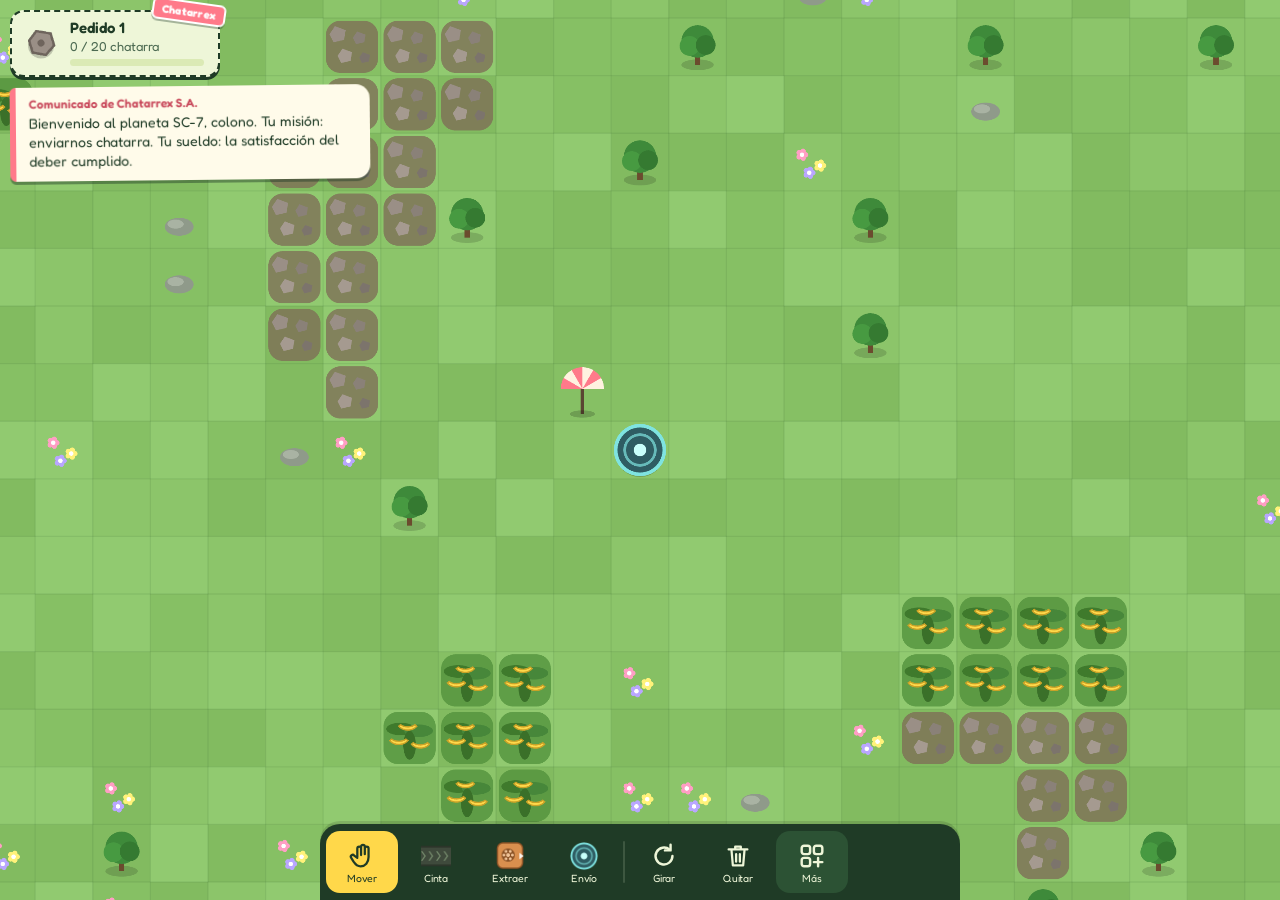
==== index.html @ a1fdf562 "Primer prototipo jugable de Scrap Factory Factory-builder cozy para móvil y ordenador con PixiJS y g" ====
<!doctype html>
<html lang="es">
<head>
  <meta charset="utf-8">
  <meta name="viewport" content="width=device-width, initial-scale=1, maximum-scale=1, user-scalable=no, viewport-fit=cover">
  <meta name="theme-color" content="#1f3b26">
  <title>Scrap Factory</title>
  <link rel="preconnect" href="https://fonts.googleapis.com">
  <link rel="preconnect" href="https://fonts.gstatic.com" crossorigin>
  <link href="https://fonts.googleapis.com/css2?family=Fredoka:wght@400;500;600;700&display=swap" rel="stylesheet">
  <link rel="stylesheet" href="styles.css">
</head>
<body>
  <div id="game" aria-label="Planeta SC-7"></div>

  <header class="hud">
    <section class="order" id="order" aria-live="polite">
      <div class="order-stamp" aria-hidden="true">Chatarrex</div>
      <img class="order-icon" id="orderIcon" alt="">
      <div class="order-text">
        <div class="order-title" id="orderTitle">Pedido 1</div>
        <div class="order-count" id="orderCount">0 / 20 chatarra</div>
        <div class="order-bar"><div class="order-fill" id="orderFill"></div></div>
      </div>
    </section>
  </header>

  <div class="memo" id="memo" role="status" hidden>
    <div class="memo-from">Comunicado de Chatarrex S.A.</div>
    <p class="memo-text" id="memoText"></p>
  </div>

  <div class="hint" id="hint" role="alert" hidden></div>

  <section class="inspect" id="inspect" hidden>
    <img class="inspect-icon" id="inspectIcon" alt="">
    <div class="inspect-body">
      <div class="inspect-name" id="inspectName"></div>
      <div class="inspect-info" id="inspectInfo"></div>
    </div>
    <button class="chip" id="inspectRotate">Girar</button>
    <button class="chip chip-danger" id="inspectRemove">Quitar</button>
    <button class="close" id="inspectClose" aria-label="Cerrar">×</button>
  </section>

  <nav class="bar" id="bar" aria-label="Herramientas"></nav>

  <div class="scrim" id="scrim" hidden></div>
  <aside class="panel" id="panel" aria-label="Catálogo de construcción" aria-hidden="true">
    <div class="panel-head">
      <h2>Catálogo</h2>
      <button class="close" id="panelClose" aria-label="Cerrar catálogo">×</button>
    </div>
    <div class="panel-list" id="panelList"></div>
    <div class="panel-foot">
      <button class="chip chip-danger" id="resetBtn">Empezar partida nueva</button>
      <p class="panel-note">La partida se guarda sola en este navegador.</p>
    </div>
  </aside>

  <script type="module" src="src/main.js"></script>
</body>
</html>
---- styles.css ----
:root {
  --forest: #1f3b26;
  --forest-2: #2c5234;
  --moss: #8cc56a;
  --lichen: #eef6d8;
  --lichen-2: #dbeab5;
  --banana: #ffd84a;
  --umbrella: #ff7a8a;
  --teal: #7fe3e0;
  --ink-soft: #4d6b52;
  --safe-b: env(safe-area-inset-bottom, 0px);
  --safe-t: env(safe-area-inset-top, 0px);
  font-family: 'Fredoka', ui-rounded, system-ui, sans-serif;
  color: var(--forest);
}

* { box-sizing: border-box; }
[hidden] { display: none !important; }

html, body {
  margin: 0;
  height: 100%;
  overflow: hidden;
  background: var(--moss);
  overscroll-behavior: none;
  -webkit-user-select: none;
  user-select: none;
  -webkit-tap-highlight-color: transparent;
}

#game, #game canvas {
  position: fixed;
  inset: 0;
  touch-action: none;
  display: block;
}

button {
  font: inherit;
  color: inherit;
  border: 0;
  background: none;
  cursor: pointer;
}
button:focus-visible { outline: 3px solid var(--banana); outline-offset: 2px; }

/* ---------- Pedido (etiqueta de envío) ---------- */
.hud {
  position: fixed;
  top: calc(10px + var(--safe-t));
  left: 10px;
  right: 10px;
  display: flex;
  pointer-events: none;
}
.order {
  pointer-events: auto;
  position: relative;
  display: flex;
  align-items: center;
  gap: 10px;
  padding: 8px 14px 9px 10px;
  background: var(--lichen);
  border: 2px dashed var(--forest);
  border-radius: 14px;
  box-shadow: 0 3px 0 var(--forest);
  min-width: 210px;
  max-width: 300px;
}
.order-stamp {
  position: absolute;
  top: -11px;
  right: -8px;
  transform: rotate(8deg);
  background: var(--umbrella);
  color: #fff;
  font-weight: 700;
  font-size: 11px;
  letter-spacing: 0.02em;
  padding: 2px 8px;
  border-radius: 6px;
  border: 2px solid #fff;
  box-shadow: 0 2px 0 rgba(31, 59, 38, 0.35);
}
.order-icon { width: 38px; height: 38px; image-rendering: auto; }
.order-text { flex: 1; min-width: 0; }
.order-title { font-weight: 600; font-size: 15px; line-height: 1.1; }
.order-count { font-size: 13px; color: var(--ink-soft); margin-top: 1px; }
.order-bar {
  height: 7px;
  margin-top: 5px;
  background: var(--lichen-2);
  border-radius: 99px;
  overflow: hidden;
}
.order-fill {
  height: 100%;
  width: 0;
  background: var(--forest-2);
  border-radius: 99px;
  transition: width 0.25s ease-out;
}
.order.done { animation: bump 0.6s ease-out; }
@keyframes bump {
  30% { transform: scale(1.06) rotate(-1deg); }
  100% { transform: none; }
}

/* ---------- Comunicado de la corporación ---------- */
.memo {
  position: fixed;
  top: calc(86px + var(--safe-t));
  left: 10px;
  max-width: min(360px, calc(100vw - 20px));
  background: #fffbea;
  border-left: 6px solid var(--umbrella);
  border-radius: 6px 14px 14px 6px;
  padding: 9px 13px 10px;
  box-shadow: 0 3px 0 rgba(31, 59, 38, 0.45);
  transform: rotate(-0.6deg);
  cursor: pointer;
  animation: drop 0.25s ease-out;
}
.memo-from { font-size: 12px; font-weight: 600; color: #c94a5c; }
.memo-text { margin: 3px 0 0; font-size: 14px; line-height: 1.35; }
@keyframes drop { from { transform: translateY(-8px) rotate(-0.6deg); opacity: 0; } }

/* ---------- Aviso corto (motivo de no poder colocar) ---------- */
.hint {
  position: fixed;
  left: 50%;
  bottom: calc(88px + var(--safe-b));
  transform: translateX(-50%);
  background: var(--forest);
  color: var(--lichen);
  font-size: 14px;
  padding: 7px 14px;
  border-radius: 99px;
  white-space: nowrap;
  pointer-events: none;
}

/* ---------- Ficha del edificio tocado ---------- */
.inspect {
  position: fixed;
  left: 10px;
  right: 10px;
  bottom: calc(84px + var(--safe-b));
  margin: 0 auto;
  max-width: 460px;
  display: flex;
  align-items: center;
  gap: 8px;
  padding: 8px 8px 8px 10px;
  background: var(--lichen);
  border: 2px solid var(--forest);
  border-radius: 16px;
  box-shadow: 0 3px 0 var(--forest);
}
.inspect-icon { width: 40px; height: 40px; }
.inspect-body { flex: 1; min-width: 0; }
.inspect-name { font-weight: 600; font-size: 15px; }
.inspect-info { font-size: 13px; line-height: 1.25; color: var(--ink-soft); }

.chip {
  background: var(--forest);
  color: var(--lichen);
  font-weight: 500;
  font-size: 14px;
  padding: 9px 13px;
  border-radius: 12px;
  min-height: 40px;
}
.chip:active { transform: translateY(1px); }
.chip-danger { background: #b8495a; color: #fff; }
.close {
  width: 36px;
  height: 36px;
  border-radius: 10px;
  font-size: 24px;
  line-height: 1;
  color: var(--forest);
}

/* ---------- Barra rápida ---------- */
.bar {
  position: fixed;
  left: 0;
  right: 0;
  bottom: 0;
  margin: 0 auto;
  max-width: 640px;
  display: flex;
  gap: 2px;
  padding: 7px 6px calc(7px + var(--safe-b));
  background: var(--forest);
  border-radius: 20px 20px 0 0;
  box-shadow: 0 -3px 0 rgba(0, 0, 0, 0.12);
}
.tool {
  flex: 1 1 0;
  min-width: 0;
  max-width: 72px;
  height: 62px;
  border-radius: 14px;
  display: flex;
  flex-direction: column;
  align-items: center;
  justify-content: center;
  gap: 2px;
  color: var(--lichen);
  transition: background 0.12s;
}
.tool img, .tool svg { width: 30px; height: 30px; display: block; }
.tool span {
  font-size: 10.5px;
  letter-spacing: -0.01em;
  line-height: 1;
  white-space: nowrap;
  overflow: hidden;
  text-overflow: ellipsis;
  max-width: 100%;
}
.tool[aria-pressed='true'] {
  background: var(--banana);
  color: var(--forest);
}
.tool.more { background: var(--forest-2); }
.tool:active { transform: translateY(1px); }
.sep { width: 2px; margin: 10px 1px; background: rgba(238, 246, 216, 0.15); border-radius: 2px; flex: none; }

/* ---------- Catálogo lateral ---------- */
.scrim {
  position: fixed;
  inset: 0;
  background: rgba(31, 59, 38, 0.28);
}
.panel {
  position: fixed;
  top: 0;
  right: 0;
  bottom: 0;
  width: min(340px, 88vw);
  background: var(--lichen);
  border-left: 3px solid var(--forest);
  display: flex;
  flex-direction: column;
  transform: translateX(105%);
  transition: transform 0.2s ease-out;
  padding-top: var(--safe-t);
}
.panel.open { transform: none; }
.panel-head {
  display: flex;
  align-items: center;
  justify-content: space-between;
  padding: 12px 10px 4px 16px;
}
.panel-head h2 { margin: 0; font-size: 22px; font-weight: 600; }
.panel-list { flex: 1; overflow-y: auto; padding: 0 10px 10px; }
.cat { margin: 14px 6px 6px; font-size: 14px; font-weight: 600; color: var(--ink-soft); }
.entry {
  width: 100%;
  display: flex;
  align-items: center;
  gap: 12px;
  text-align: left;
  padding: 9px 10px;
  border-radius: 14px;
  background: #fff;
  margin-bottom: 6px;
  box-shadow: 0 2px 0 var(--lichen-2);
}
.entry img { width: 44px; height: 44px; flex: none; }
.entry b { display: block; font-weight: 600; font-size: 16px; }
.entry small { display: block; font-size: 13px; color: var(--ink-soft); line-height: 1.3; }
.entry.locked { opacity: 0.55; }
.entry.locked img { filter: grayscale(1); }
.panel-foot { padding: 12px 16px calc(14px + var(--safe-b)); border-top: 2px dashed var(--lichen-2); }
.panel-note { font-size: 12px; color: var(--ink-soft); margin: 8px 0 0; }

@media (prefers-reduced-motion: reduce) {
  .panel, .order-fill { transition: none; }
  .memo, .order.done { animation: none; }
}
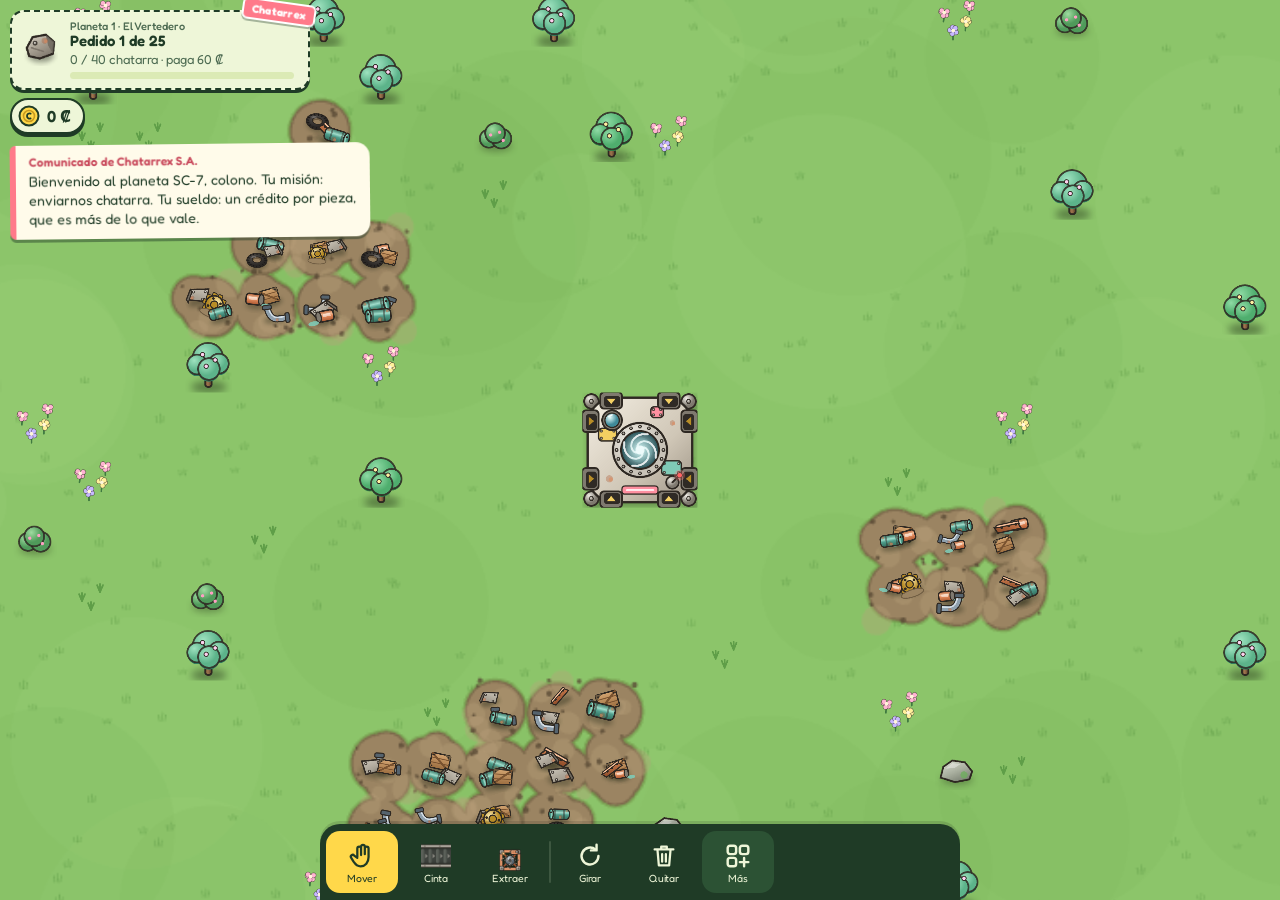
==== commit b6578a2f: "Nave fija, dinero y tienda, y cadena larga de la chatarra - La nave (2×2, fija, 8 bocas) sustituye a" ====
--- a/index.html
+++ b/index.html
@@ -18,11 +18,17 @@
       <div class="order-stamp" aria-hidden="true">Chatarrex</div>
       <img class="order-icon" id="orderIcon" alt="">
       <div class="order-text">
+        <div class="order-planet" id="orderPlanet">Planeta 1</div>
         <div class="order-title" id="orderTitle">Pedido 1</div>
         <div class="order-count" id="orderCount">0 / 20 chatarra</div>
         <div class="order-bar"><div class="order-fill" id="orderFill"></div></div>
+        <button class="launch" id="launchBtn" hidden>Despegar al planeta 2</button>
       </div>
     </section>
+    <button class="wallet" id="wallet" title="Créditos Chatarrex · abrir catálogo">
+      <svg viewBox="0 0 24 24" aria-hidden="true"><circle cx="12" cy="12" r="9.5" fill="#ffd84a" stroke="#1f3b26" stroke-width="2"/><circle cx="12" cy="12" r="5.5" fill="none" stroke="#c99a1e" stroke-width="1.6"/><path d="M13.6 9.6a2.6 2.6 0 1 0 0 4.8" fill="none" stroke="#1f3b26" stroke-width="1.8" stroke-linecap="round"/></svg>
+      <span id="walletAmount">0 ₡</span>
+    </button>
   </header>
 
   <div class="memo" id="memo" role="status" hidden>
@@ -48,13 +54,13 @@
   <div class="scrim" id="scrim" hidden></div>
   <aside class="panel" id="panel" aria-label="Catálogo de construcción" aria-hidden="true">
     <div class="panel-head">
-      <h2>Catálogo</h2>
+      <h2>Catálogo <span class="panel-money" id="panelMoney"></span></h2>
       <button class="close" id="panelClose" aria-label="Cerrar catálogo">×</button>
     </div>
     <div class="panel-list" id="panelList"></div>
     <div class="panel-foot">
       <button class="chip chip-danger" id="resetBtn">Empezar partida nueva</button>
-      <p class="panel-note">La partida se guarda sola en este navegador.</p>
+      <p class="panel-note">Cobras por cada cosa enviada y, sobre todo, por cada pedido. Se guarda solo.</p>
     </div>
   </aside>
 
--- a/styles.css
+++ b/styles.css
@@ -4,7 +4,7 @@
   --moss: #8cc56a;
   --lichen: #eef6d8;
   --lichen-2: #dbeab5;
-  --banana: #ffd84a;
+  --sun: #ffd84a;
   --umbrella: #ff7a8a;
   --teal: #7fe3e0;
   --ink-soft: #4d6b52;
@@ -42,7 +42,7 @@
   background: none;
   cursor: pointer;
 }
-button:focus-visible { outline: 3px solid var(--banana); outline-offset: 2px; }
+button:focus-visible { outline: 3px solid var(--sun); outline-offset: 2px; }
 
 /* ---------- Pedido (etiqueta de envío) ---------- */
 .hud {
@@ -51,6 +51,7 @@
   left: 10px;
   right: 10px;
   display: flex;
+  flex-direction: column;
   pointer-events: none;
 }
 .order {
@@ -82,9 +83,25 @@
   border: 2px solid #fff;
   box-shadow: 0 2px 0 rgba(31, 59, 38, 0.35);
 }
-.order-icon { width: 38px; height: 38px; image-rendering: auto; }
+.order-icon { width: 38px; height: 38px; object-fit: contain; }
 .order-text { flex: 1; min-width: 0; }
+.order-planet { font-size: 11px; font-weight: 500; color: var(--ink-soft); line-height: 1.1; margin-bottom: 1px; }
 .order-title { font-weight: 600; font-size: 15px; line-height: 1.1; }
+.launch {
+  pointer-events: auto;
+  margin-top: 8px;
+  width: 100%;
+  background: var(--umbrella);
+  color: #fff;
+  font-weight: 600;
+  font-size: 15px;
+  padding: 10px 16px;
+  border-radius: 14px;
+  border: 2px solid var(--forest);
+  box-shadow: 0 3px 0 var(--forest);
+  animation: launchPulse 1.6s ease-in-out infinite;
+}
+@keyframes launchPulse { 50% { transform: translateY(-2px); } }
 .order-count { font-size: 13px; color: var(--ink-soft); margin-top: 1px; }
 .order-bar {
   height: 7px;
@@ -106,10 +123,31 @@
   100% { transform: none; }
 }
 
+/* ---------- Dinero ---------- */
+.wallet {
+  pointer-events: auto;
+  align-self: flex-start;
+  margin-top: 8px;
+  display: flex;
+  align-items: center;
+  gap: 6px;
+  padding: 4px 12px 4px 5px;
+  background: var(--lichen);
+  color: var(--forest);
+  font: inherit;
+  font-weight: 600;
+  font-size: 16px;
+  border: 2px solid var(--forest);
+  border-radius: 99px;
+  box-shadow: 0 3px 0 var(--forest);
+}
+.wallet svg { width: 24px; height: 24px; }
+.wallet.paid { animation: bump 0.5s ease-out; }
+
 /* ---------- Comunicado de la corporación ---------- */
 .memo {
   position: fixed;
-  top: calc(86px + var(--safe-t));
+  top: calc(140px + var(--safe-t));
   left: 10px;
   max-width: min(360px, calc(100vw - 20px));
   background: #fffbea;
@@ -157,7 +195,7 @@
   border-radius: 16px;
   box-shadow: 0 3px 0 var(--forest);
 }
-.inspect-icon { width: 40px; height: 40px; }
+.inspect-icon { width: 40px; height: 40px; object-fit: contain; }
 .inspect-body { flex: 1; min-width: 0; }
 .inspect-name { font-weight: 600; font-size: 15px; }
 .inspect-info { font-size: 13px; line-height: 1.25; color: var(--ink-soft); }
@@ -211,7 +249,7 @@
   color: var(--lichen);
   transition: background 0.12s;
 }
-.tool img, .tool svg { width: 30px; height: 30px; display: block; }
+.tool img, .tool svg { width: 30px; height: 30px; display: block; object-fit: contain; }
 .tool span {
   font-size: 10.5px;
   letter-spacing: -0.01em;
@@ -222,7 +260,7 @@
   max-width: 100%;
 }
 .tool[aria-pressed='true'] {
-  background: var(--banana);
+  background: var(--sun);
   color: var(--forest);
 }
 .tool.more { background: var(--forest-2); }
@@ -271,15 +309,39 @@
   margin-bottom: 6px;
   box-shadow: 0 2px 0 var(--lichen-2);
 }
-.entry img { width: 44px; height: 44px; flex: none; }
+.entry img { width: 44px; height: 44px; flex: none; object-fit: contain; }
 .entry b { display: block; font-weight: 600; font-size: 16px; }
 .entry small { display: block; font-size: 13px; color: var(--ink-soft); line-height: 1.3; }
-.entry.locked { opacity: 0.55; }
-.entry.locked img { filter: grayscale(1); }
+.entry small i { display: block; font-style: normal; font-weight: 500; color: var(--forest-2); margin-top: 2px; }
+.entry-main { flex: 1; min-width: 0; display: flex; align-items: center; gap: 12px; text-align: left; padding: 0; background: none; }
+.entry-side { display: flex; flex-direction: column; align-items: stretch; gap: 4px; flex: none; }
+.entry.locked .entry-main { opacity: 0.6; }
+.entry.locked img { filter: grayscale(0.85); }
+.entry.soon { opacity: 0.5; }
+.buy {
+  background: var(--sun);
+  color: var(--forest);
+  font: inherit;
+  font-weight: 600;
+  font-size: 13px;
+  line-height: 1.15;
+  padding: 6px 9px;
+  border-radius: 10px;
+  border: 2px solid var(--forest);
+  box-shadow: 0 2px 0 var(--forest);
+  white-space: nowrap;
+}
+.buy small { display: block; font-size: 11px; font-weight: 500; color: inherit; }
+.buy.up { background: var(--teal); }
+.buy:disabled { background: var(--lichen-2); color: var(--ink-soft); border-color: var(--ink-soft); box-shadow: none; }
+.buy:not(:disabled):active { transform: translateY(1px); box-shadow: 0 1px 0 var(--forest); }
+.max { font-size: 12px; font-weight: 600; color: var(--forest-2); text-align: center; }
+.panel-money { font-size: 15px; font-weight: 600; background: var(--sun); border: 2px solid var(--forest); border-radius: 99px; padding: 1px 9px; margin-left: 6px; vertical-align: 3px; }
 .panel-foot { padding: 12px 16px calc(14px + var(--safe-b)); border-top: 2px dashed var(--lichen-2); }
 .panel-note { font-size: 12px; color: var(--ink-soft); margin: 8px 0 0; }
 
 @media (prefers-reduced-motion: reduce) {
+  .launch { animation: none; }
   .panel, .order-fill { transition: none; }
   .memo, .order.done { animation: none; }
 }
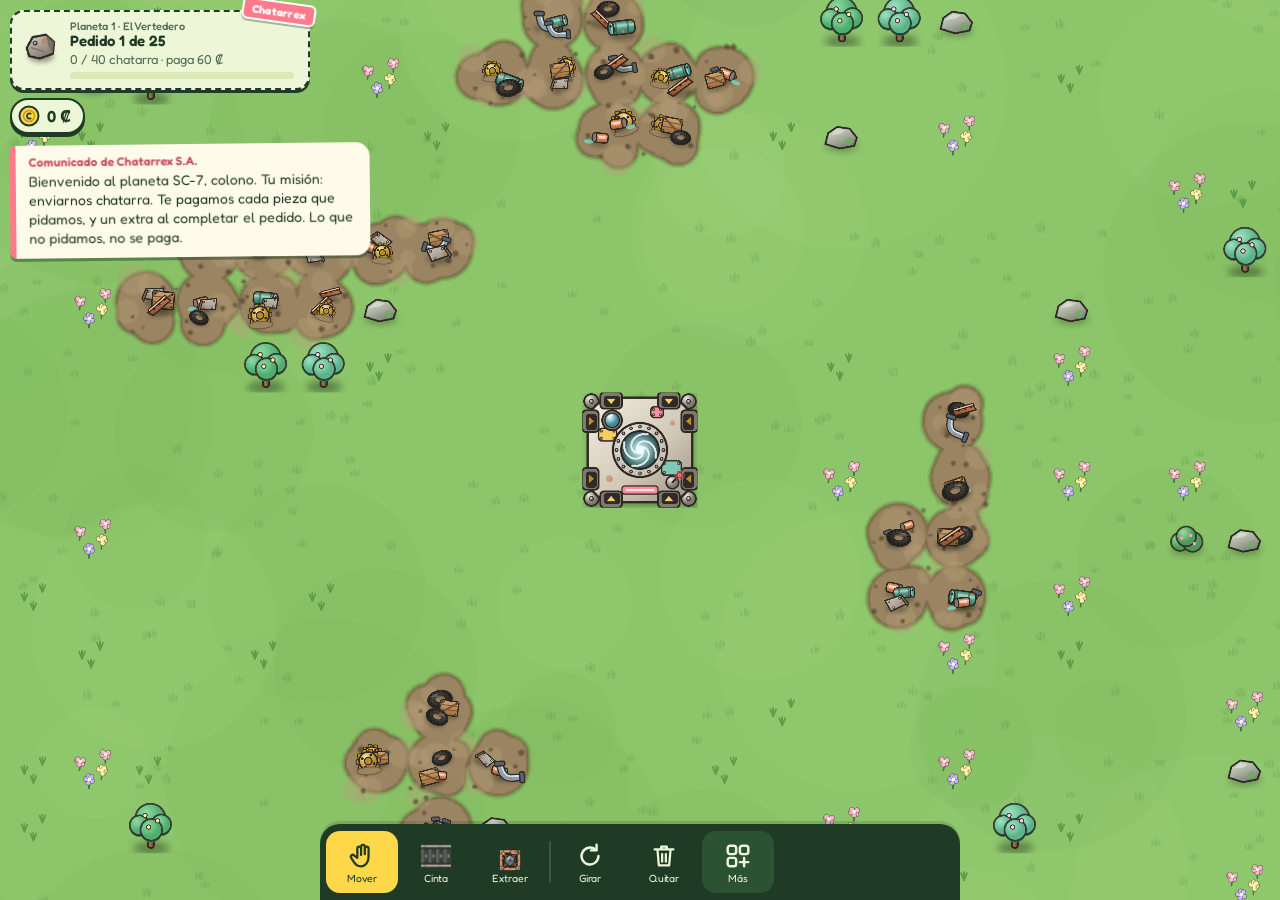
==== commit d72b7926: "Chatarrex solo paga lo que pide el pedido Lo que no está en el pedido entra en la nave pero no se pa" ====
--- a/index.html
+++ b/index.html
@@ -60,7 +60,7 @@
     <div class="panel-list" id="panelList"></div>
     <div class="panel-foot">
       <button class="chip chip-danger" id="resetBtn">Empezar partida nueva</button>
-      <p class="panel-note">Cobras por cada cosa enviada y, sobre todo, por cada pedido. Se guarda solo.</p>
+      <p class="panel-note">Chatarrex solo paga lo que pide el pedido: cada pieza y un extra al completarlo. Se guarda solo.</p>
     </div>
   </aside>
 
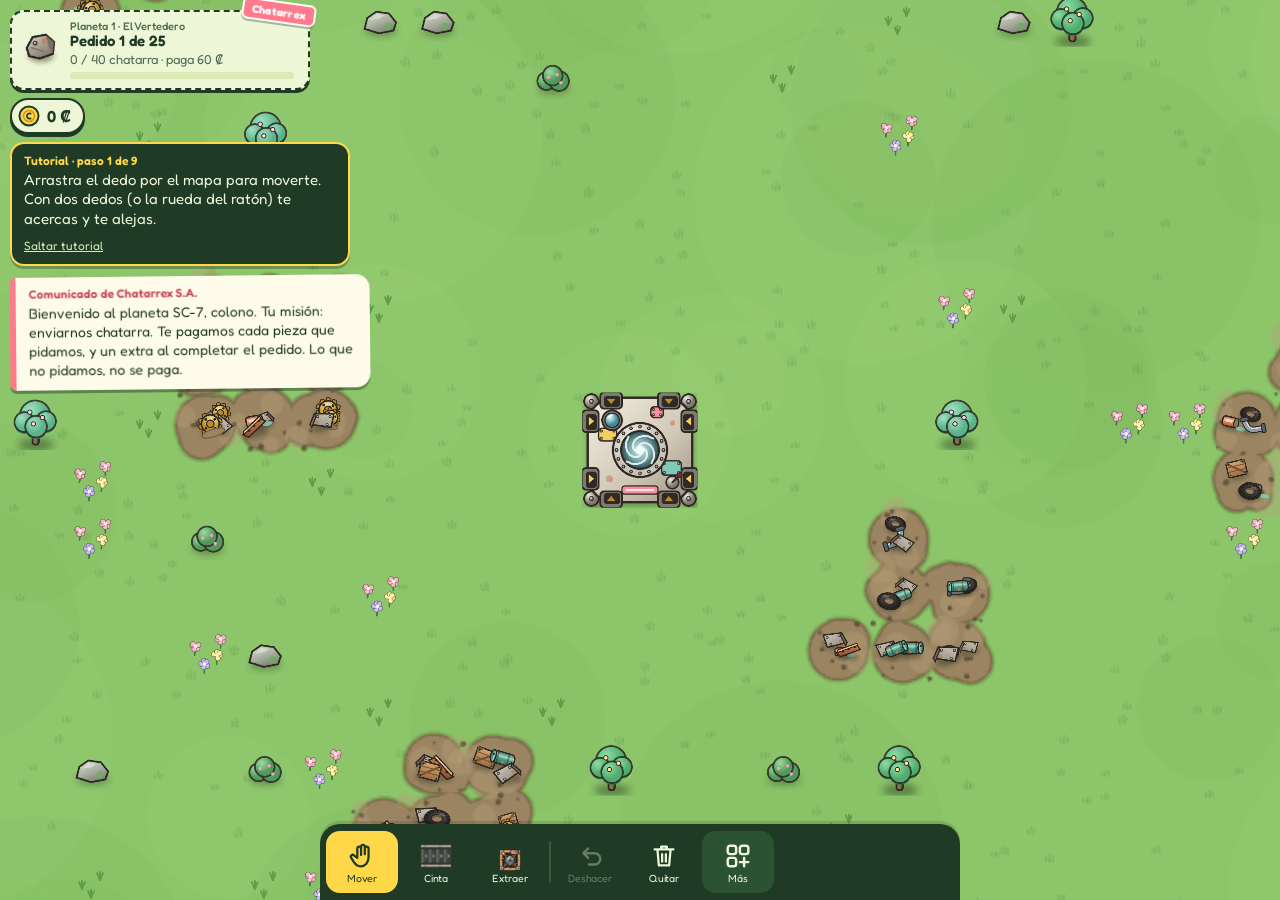
==== commit 28d313c0: "Deshacer, quitar por área y tutorial inicial - Botón Deshacer en la barra (en lugar de Girar, que ya" ====
--- a/index.html
+++ b/index.html
@@ -29,6 +29,11 @@
       <svg viewBox="0 0 24 24" aria-hidden="true"><circle cx="12" cy="12" r="9.5" fill="#ffd84a" stroke="#1f3b26" stroke-width="2"/><circle cx="12" cy="12" r="5.5" fill="none" stroke="#c99a1e" stroke-width="1.6"/><path d="M13.6 9.6a2.6 2.6 0 1 0 0 4.8" fill="none" stroke="#1f3b26" stroke-width="1.8" stroke-linecap="round"/></svg>
       <span id="walletAmount">0 ₡</span>
     </button>
+    <section class="tutorial" id="tutorial" hidden aria-live="polite">
+      <div class="tut-step" id="tutStep">Tutorial</div>
+      <p class="tut-text" id="tutText"></p>
+      <button class="tut-skip" id="tutSkip">Saltar tutorial</button>
+    </section>
   </header>
 
   <div class="memo" id="memo" role="status" hidden>
@@ -59,6 +64,7 @@
     </div>
     <div class="panel-list" id="panelList"></div>
     <div class="panel-foot">
+      <button class="chip" id="tutAgain">Repetir tutorial</button>
       <button class="chip chip-danger" id="resetBtn">Empezar partida nueva</button>
       <p class="panel-note">Chatarrex solo paga lo que pide el pedido: cada pieza y un extra al completarlo. Se guarda solo.</p>
     </div>
--- a/styles.css
+++ b/styles.css
@@ -118,6 +118,10 @@
   transition: width 0.25s ease-out;
 }
 .order.done { animation: bump 0.6s ease-out; }
+/* rescate: etiqueta de "aviso" en vez de envío normal */
+.order.rescue { background: #ffe9c7; border-color: #b8495a; }
+.order.rescue .order-stamp { background: var(--sun); color: var(--forest); }
+.order.rescue .order-fill { background: #b8495a; }
 @keyframes bump {
   30% { transform: scale(1.06) rotate(-1deg); }
   100% { transform: none; }
@@ -143,6 +147,28 @@
 }
 .wallet svg { width: 24px; height: 24px; }
 .wallet.paid { animation: bump 0.5s ease-out; }
+
+/* ---------- Tutorial ---------- */
+.tutorial {
+  pointer-events: auto;
+  align-self: flex-start;
+  margin-top: 8px;
+  max-width: min(340px, calc(100vw - 20px));
+  padding: 9px 12px 10px;
+  background: var(--forest);
+  color: var(--lichen);
+  border-radius: 14px;
+  border: 2px solid var(--sun);
+  box-shadow: 0 3px 0 rgba(0, 0, 0, 0.25);
+}
+.tutorial.tut-new { animation: bump 0.5s ease-out; }
+.tut-step { font-size: 12px; font-weight: 600; color: var(--sun); }
+.tut-text { margin: 2px 0 6px; font-size: 15px; line-height: 1.3; }
+.tut-skip { background: none; color: var(--lichen-2); font: inherit; font-size: 12px; text-decoration: underline; padding: 0; }
+/* lo que el tutorial señala */
+.tut { animation: tutPulse 1.1s ease-in-out infinite; }
+@keyframes tutPulse { 50% { box-shadow: 0 0 0 4px var(--sun); } }
+.tool:disabled { opacity: 0.35; }
 
 /* ---------- Comunicado de la corporación ---------- */
 .memo {
@@ -313,10 +339,16 @@
 .entry b { display: block; font-weight: 600; font-size: 16px; }
 .entry small { display: block; font-size: 13px; color: var(--ink-soft); line-height: 1.3; }
 .entry small i { display: block; font-style: normal; font-weight: 500; color: var(--forest-2); margin-top: 2px; }
+.flow { display: flex; align-items: center; flex-wrap: wrap; gap: 2px; margin: 3px 0 2px; }
+.flow .fi { position: relative; display: inline-flex; width: 30px; height: 30px; background: var(--lichen); border-radius: 8px; align-items: center; justify-content: center; }
+.flow .fi img { width: 28px; height: 28px; }
+.flow .fi em { position: absolute; left: -3px; top: -4px; font-style: normal; font-size: 11px; font-weight: 700; background: var(--forest); color: var(--lichen); border-radius: 99px; min-width: 16px; height: 16px; line-height: 16px; text-align: center; padding: 0 3px; }
+.flow .fop { font-style: normal; font-weight: 700; color: var(--ink-soft); font-size: 14px; padding: 0 2px; }
 .entry-main { flex: 1; min-width: 0; display: flex; align-items: center; gap: 12px; text-align: left; padding: 0; background: none; }
 .entry-side { display: flex; flex-direction: column; align-items: stretch; gap: 4px; flex: none; }
-.entry.locked .entry-main { opacity: 0.6; }
+.entry.locked .entry-main > img, .entry.locked b, .entry.locked small { opacity: 0.6; }
 .entry.locked img { filter: grayscale(0.85); }
+.entry.locked .flow img { filter: none; }
 .entry.soon { opacity: 0.5; }
 .buy {
   background: var(--sun);
@@ -337,11 +369,12 @@
 .buy:not(:disabled):active { transform: translateY(1px); box-shadow: 0 1px 0 var(--forest); }
 .max { font-size: 12px; font-weight: 600; color: var(--forest-2); text-align: center; }
 .panel-money { font-size: 15px; font-weight: 600; background: var(--sun); border: 2px solid var(--forest); border-radius: 99px; padding: 1px 9px; margin-left: 6px; vertical-align: 3px; }
+.panel-foot .chip { margin: 0 6px 6px 0; }
 .panel-foot { padding: 12px 16px calc(14px + var(--safe-b)); border-top: 2px dashed var(--lichen-2); }
 .panel-note { font-size: 12px; color: var(--ink-soft); margin: 8px 0 0; }
 
 @media (prefers-reduced-motion: reduce) {
-  .launch { animation: none; }
+  .launch, .tut, .tutorial.tut-new { animation: none; }
   .panel, .order-fill { transition: none; }
   .memo, .order.done { animation: none; }
 }
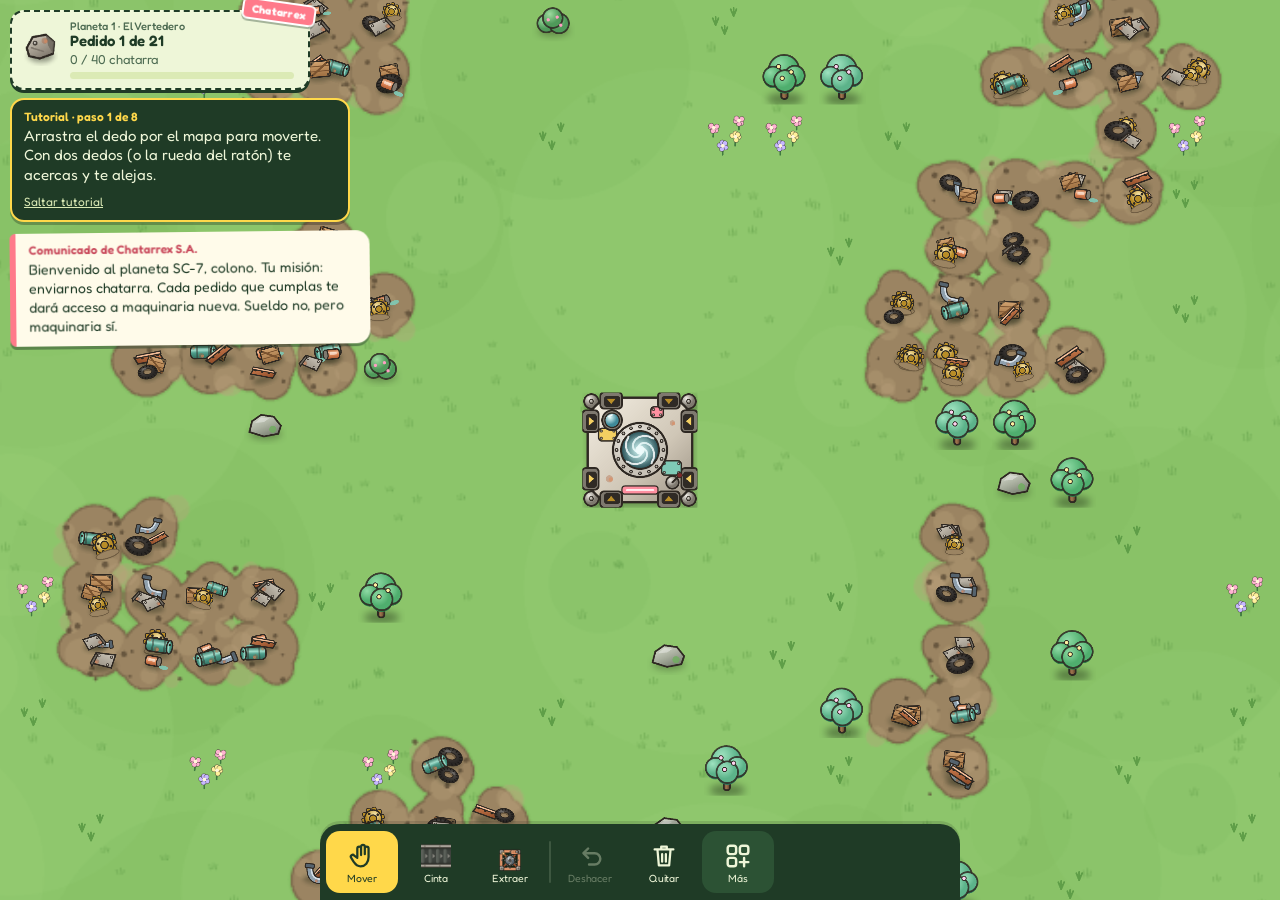
==== commit f06330e0: "Sin dinero: las máquinas se desbloquean con pedidos, y los pedidos piden ritmo - Fuera el dinero, la" ====
--- a/index.html
+++ b/index.html
@@ -21,14 +21,11 @@
         <div class="order-planet" id="orderPlanet">Planeta 1</div>
         <div class="order-title" id="orderTitle">Pedido 1</div>
         <div class="order-count" id="orderCount">0 / 20 chatarra</div>
+        <div class="order-rate" id="orderRate" hidden></div>
         <div class="order-bar"><div class="order-fill" id="orderFill"></div></div>
         <button class="launch" id="launchBtn" hidden>Despegar al planeta 2</button>
       </div>
     </section>
-    <button class="wallet" id="wallet" title="Créditos Chatarrex · abrir catálogo">
-      <svg viewBox="0 0 24 24" aria-hidden="true"><circle cx="12" cy="12" r="9.5" fill="#ffd84a" stroke="#1f3b26" stroke-width="2"/><circle cx="12" cy="12" r="5.5" fill="none" stroke="#c99a1e" stroke-width="1.6"/><path d="M13.6 9.6a2.6 2.6 0 1 0 0 4.8" fill="none" stroke="#1f3b26" stroke-width="1.8" stroke-linecap="round"/></svg>
-      <span id="walletAmount">0 ₡</span>
-    </button>
     <section class="tutorial" id="tutorial" hidden aria-live="polite">
       <div class="tut-step" id="tutStep">Tutorial</div>
       <p class="tut-text" id="tutText"></p>
@@ -59,14 +56,14 @@
   <div class="scrim" id="scrim" hidden></div>
   <aside class="panel" id="panel" aria-label="Catálogo de construcción" aria-hidden="true">
     <div class="panel-head">
-      <h2>Catálogo <span class="panel-money" id="panelMoney"></span></h2>
+      <h2>Catálogo</h2>
       <button class="close" id="panelClose" aria-label="Cerrar catálogo">×</button>
     </div>
     <div class="panel-list" id="panelList"></div>
     <div class="panel-foot">
       <button class="chip" id="tutAgain">Repetir tutorial</button>
       <button class="chip chip-danger" id="resetBtn">Empezar partida nueva</button>
-      <p class="panel-note">Chatarrex solo paga lo que pide el pedido: cada pieza y un extra al completarlo. Se guarda solo.</p>
+      <p class="panel-note">Cada pedido cumplido desbloquea máquinas nuevas. Los grandes piden un ritmo mínimo: monta varias líneas. Se guarda solo.</p>
     </div>
   </aside>
 
--- a/styles.css
+++ b/styles.css
@@ -102,6 +102,8 @@
   animation: launchPulse 1.6s ease-in-out infinite;
 }
 @keyframes launchPulse { 50% { transform: translateY(-2px); } }
+.order-rate { font-size: 12px; font-weight: 600; color: var(--forest-2); margin-top: 1px; }
+.order-rate.slow { color: #b8495a; }
 .order-count { font-size: 13px; color: var(--ink-soft); margin-top: 1px; }
 .order-bar {
   height: 7px;
@@ -118,35 +120,11 @@
   transition: width 0.25s ease-out;
 }
 .order.done { animation: bump 0.6s ease-out; }
-/* rescate: etiqueta de "aviso" en vez de envío normal */
-.order.rescue { background: #ffe9c7; border-color: #b8495a; }
-.order.rescue .order-stamp { background: var(--sun); color: var(--forest); }
-.order.rescue .order-fill { background: #b8495a; }
 @keyframes bump {
   30% { transform: scale(1.06) rotate(-1deg); }
   100% { transform: none; }
 }
 
-/* ---------- Dinero ---------- */
-.wallet {
-  pointer-events: auto;
-  align-self: flex-start;
-  margin-top: 8px;
-  display: flex;
-  align-items: center;
-  gap: 6px;
-  padding: 4px 12px 4px 5px;
-  background: var(--lichen);
-  color: var(--forest);
-  font: inherit;
-  font-weight: 600;
-  font-size: 16px;
-  border: 2px solid var(--forest);
-  border-radius: 99px;
-  box-shadow: 0 3px 0 var(--forest);
-}
-.wallet svg { width: 24px; height: 24px; }
-.wallet.paid { animation: bump 0.5s ease-out; }
 
 /* ---------- Tutorial ---------- */
 .tutorial {
@@ -173,7 +151,7 @@
 /* ---------- Comunicado de la corporación ---------- */
 .memo {
   position: fixed;
-  top: calc(140px + var(--safe-t));
+  top: calc(100px + var(--safe-t));
   left: 10px;
   max-width: min(360px, calc(100vw - 20px));
   background: #fffbea;
@@ -350,25 +328,6 @@
 .entry.locked img { filter: grayscale(0.85); }
 .entry.locked .flow img { filter: none; }
 .entry.soon { opacity: 0.5; }
-.buy {
-  background: var(--sun);
-  color: var(--forest);
-  font: inherit;
-  font-weight: 600;
-  font-size: 13px;
-  line-height: 1.15;
-  padding: 6px 9px;
-  border-radius: 10px;
-  border: 2px solid var(--forest);
-  box-shadow: 0 2px 0 var(--forest);
-  white-space: nowrap;
-}
-.buy small { display: block; font-size: 11px; font-weight: 500; color: inherit; }
-.buy.up { background: var(--teal); }
-.buy:disabled { background: var(--lichen-2); color: var(--ink-soft); border-color: var(--ink-soft); box-shadow: none; }
-.buy:not(:disabled):active { transform: translateY(1px); box-shadow: 0 1px 0 var(--forest); }
-.max { font-size: 12px; font-weight: 600; color: var(--forest-2); text-align: center; }
-.panel-money { font-size: 15px; font-weight: 600; background: var(--sun); border: 2px solid var(--forest); border-radius: 99px; padding: 1px 9px; margin-left: 6px; vertical-align: 3px; }
 .panel-foot .chip { margin: 0 6px 6px 0; }
 .panel-foot { padding: 12px 16px calc(14px + var(--safe-b)); border-top: 2px dashed var(--lichen-2); }
 .panel-note { font-size: 12px; color: var(--ink-soft); margin: 8px 0 0; }
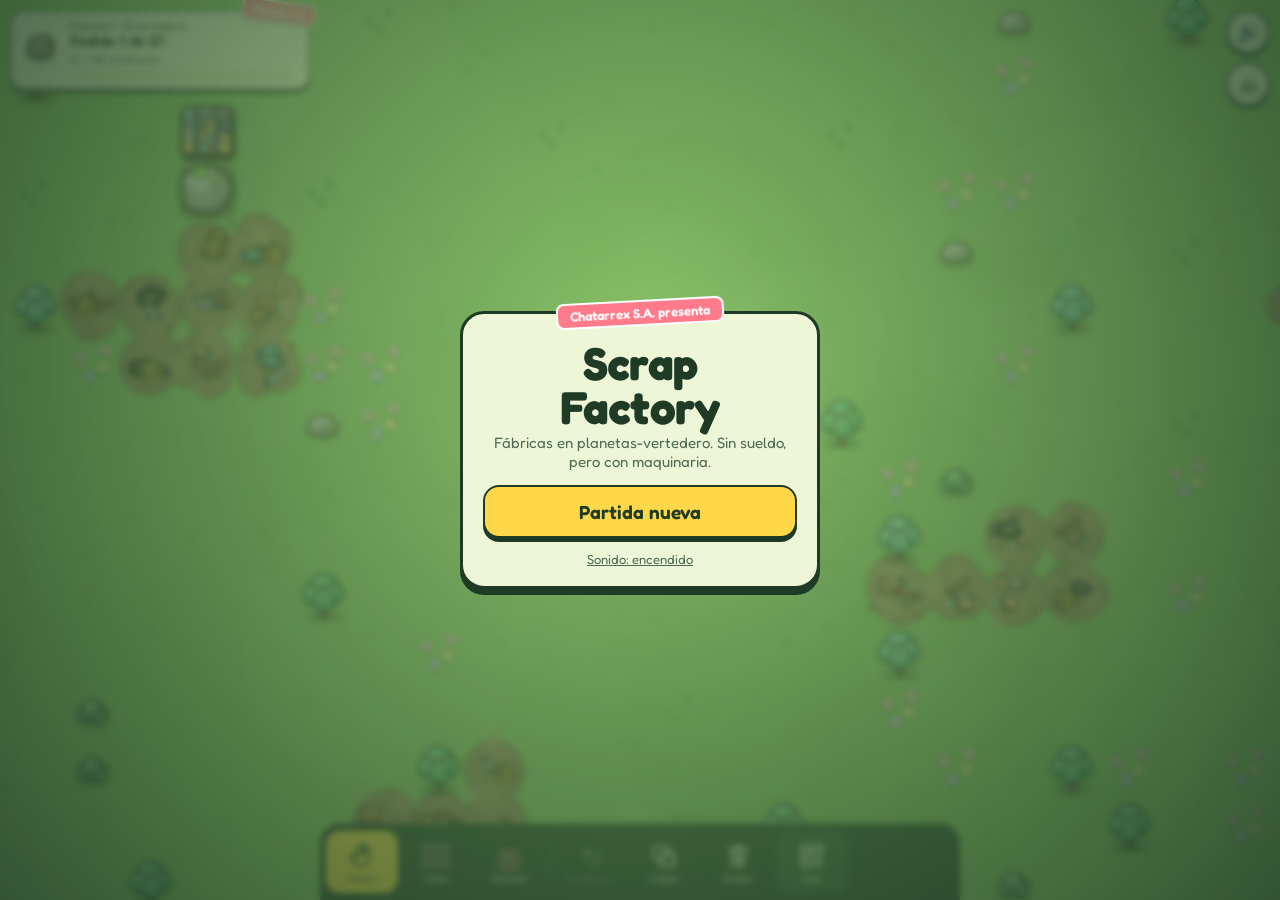
==== commit a4a62158: "Pantalla principal, copiar/pegar, divisor configurable, obstáculos, sonido, estadísticas y muchas má" ====
--- a/index.html
+++ b/index.html
@@ -33,6 +33,30 @@
     </section>
   </header>
 
+  <div class="corner" id="corner">
+    <button class="round" id="soundBtn" title="Sonido" aria-label="Sonido"></button>
+    <button class="round" id="statsBtn" title="Estadísticas" aria-label="Estadísticas de producción">
+      <svg viewBox="0 0 32 32" fill="none" stroke="currentColor" stroke-width="2.6" stroke-linecap="round"><path d="M6 26h20M9 22v-6M15 22V9M21 22v-9M27 22v-4" /></svg>
+    </button>
+  </div>
+
+  <section class="stats" id="stats" hidden aria-label="Estadísticas de producción">
+    <div class="panel-head"><h2>Producción</h2><button class="close" id="statsClose" aria-label="Cerrar">×</button></div>
+    <div class="stats-body" id="statsBody"></div>
+  </section>
+
+  <section class="title" id="title" aria-label="Pantalla principal">
+    <div class="title-card">
+      <div class="title-stamp">Chatarrex S.A. presenta</div>
+      <h1>Scrap<br>Factory</h1>
+      <p class="title-sub">Fábricas en planetas-vertedero. Sin sueldo, pero con maquinaria.</p>
+      <div class="title-save" id="titleSave" hidden></div>
+      <button class="big" id="continueBtn" hidden>Continuar</button>
+      <button class="big" id="newBtn">Partida nueva</button>
+      <button class="title-sound" id="titleSound"></button>
+    </div>
+  </section>
+
   <div class="memo" id="memo" role="status" hidden>
     <div class="memo-from">Comunicado de Chatarrex S.A.</div>
     <p class="memo-text" id="memoText"></p>
@@ -49,6 +73,7 @@
     <button class="chip" id="inspectRotate">Girar</button>
     <button class="chip chip-danger" id="inspectRemove">Quitar</button>
     <button class="close" id="inspectClose" aria-label="Cerrar">×</button>
+    <div class="inspect-outs" id="inspectOuts" hidden></div>
   </section>
 
   <nav class="bar" id="bar" aria-label="Herramientas"></nav>
--- a/styles.css
+++ b/styles.css
@@ -126,6 +126,69 @@
 }
 
 
+/* ---------- Pantalla principal ---------- */
+.title {
+  position: fixed; inset: 0; z-index: 50;
+  display: flex; align-items: center; justify-content: center;
+  padding: 16px;
+  background: radial-gradient(circle at 50% 40%, rgba(140, 197, 106, 0.55), rgba(31, 59, 38, 0.82));
+  backdrop-filter: blur(3px);
+}
+.title[hidden] { display: none !important; }
+.title-card {
+  width: min(360px, 100%);
+  background: var(--lichen);
+  border: 3px solid var(--forest);
+  border-radius: 24px;
+  box-shadow: 0 6px 0 var(--forest);
+  padding: 22px 20px 18px;
+  text-align: center;
+  position: relative;
+}
+.title-stamp {
+  position: absolute; top: -14px; left: 50%; transform: translateX(-50%) rotate(-3deg);
+  background: var(--umbrella); color: #fff; font-weight: 600; font-size: 13px;
+  padding: 3px 12px; border-radius: 8px; border: 2px solid #fff; white-space: nowrap;
+}
+.title h1 { margin: 6px 0 4px; font-size: 46px; line-height: 0.95; font-weight: 700; letter-spacing: -0.02em; color: var(--forest); }
+.title-sub { margin: 4px 0 14px; color: var(--ink-soft); font-size: 15px; }
+.title-save { margin: 0 0 10px; font-size: 13px; color: var(--forest-2); background: var(--lichen-2); border-radius: 10px; padding: 6px 8px; }
+.big {
+  display: block; width: 100%; margin: 8px 0 0; padding: 13px;
+  font: inherit; font-weight: 600; font-size: 19px;
+  background: var(--sun); color: var(--forest);
+  border: 2px solid var(--forest); border-radius: 16px; box-shadow: 0 4px 0 var(--forest);
+}
+.big:active { transform: translateY(2px); box-shadow: 0 2px 0 var(--forest); }
+.title.has-save #newBtn { background: #fff; }
+.title-sound { margin-top: 12px; background: none; font: inherit; font-size: 13px; color: var(--ink-soft); text-decoration: underline; }
+
+/* ---------- Botones de esquina y estadísticas ---------- */
+.corner { position: fixed; top: calc(10px + var(--safe-t)); right: 10px; display: flex; flex-direction: column; gap: 8px; z-index: 5; }
+.round {
+  width: 44px; height: 44px; border-radius: 50%;
+  background: var(--lichen); color: var(--forest);
+  border: 2px solid var(--forest); box-shadow: 0 3px 0 var(--forest);
+  display: flex; align-items: center; justify-content: center; font-size: 20px;
+}
+.round svg { width: 24px; height: 24px; }
+.stats {
+  position: fixed; z-index: 20; left: 50%; top: 50%; transform: translate(-50%, -50%);
+  width: min(380px, calc(100vw - 24px)); max-height: min(560px, calc(100vh - 160px));
+  display: flex; flex-direction: column;
+  background: var(--lichen); border: 3px solid var(--forest); border-radius: 18px; box-shadow: 0 5px 0 var(--forest);
+}
+.stats-body { overflow-y: auto; padding: 0 14px 14px; }
+.stats h3 { margin: 12px 0 6px; font-size: 14px; color: var(--ink-soft); font-weight: 600; }
+.srow { display: flex; align-items: center; gap: 10px; background: #fff; border-radius: 12px; padding: 6px 10px; margin-bottom: 5px; }
+.srow img { width: 30px; height: 30px; flex: none; object-fit: contain; }
+.srow .sname { flex: 1; min-width: 0; font-size: 14px; }
+.srow .sval { font-weight: 600; font-size: 15px; white-space: nowrap; }
+.srow.want { box-shadow: inset 0 0 0 2px var(--sun); }
+.sbar { height: 5px; border-radius: 9px; background: var(--lichen-2); margin-top: 3px; overflow: hidden; }
+.sbar i { display: block; height: 100%; background: var(--forest-2); }
+.snote { font-size: 12px; color: var(--ink-soft); margin: 6px 2px 0; }
+
 /* ---------- Tutorial ---------- */
 .tutorial {
   pointer-events: auto;
@@ -153,7 +216,7 @@
   position: fixed;
   top: calc(100px + var(--safe-t));
   left: 10px;
-  max-width: min(360px, calc(100vw - 20px));
+  max-width: min(360px, calc(100vw - 80px));
   background: #fffbea;
   border-left: 6px solid var(--umbrella);
   border-radius: 6px 14px 14px 6px;
@@ -191,6 +254,7 @@
   margin: 0 auto;
   max-width: 460px;
   display: flex;
+  flex-wrap: wrap;
   align-items: center;
   gap: 8px;
   padding: 8px 8px 8px 10px;
@@ -204,6 +268,9 @@
 .inspect-name { font-weight: 600; font-size: 15px; }
 .inspect-info { font-size: 13px; line-height: 1.25; color: var(--ink-soft); }
 
+.inspect-outs { flex-basis: 100%; display: flex; gap: 8px; margin: 0 0 2px 4px; align-items: center; font-size: 12px; color: var(--ink-soft); }
+.out { min-width: 40px; height: 34px; border-radius: 10px; border: 2px solid var(--forest); font-size: 18px; font-weight: 700; background: var(--sun); color: var(--forest); }
+.out.off { background: #f3d6da; color: #b8495a; border-color: #b8495a; text-decoration: line-through; }
 .chip {
   background: var(--forest);
   color: var(--lichen);
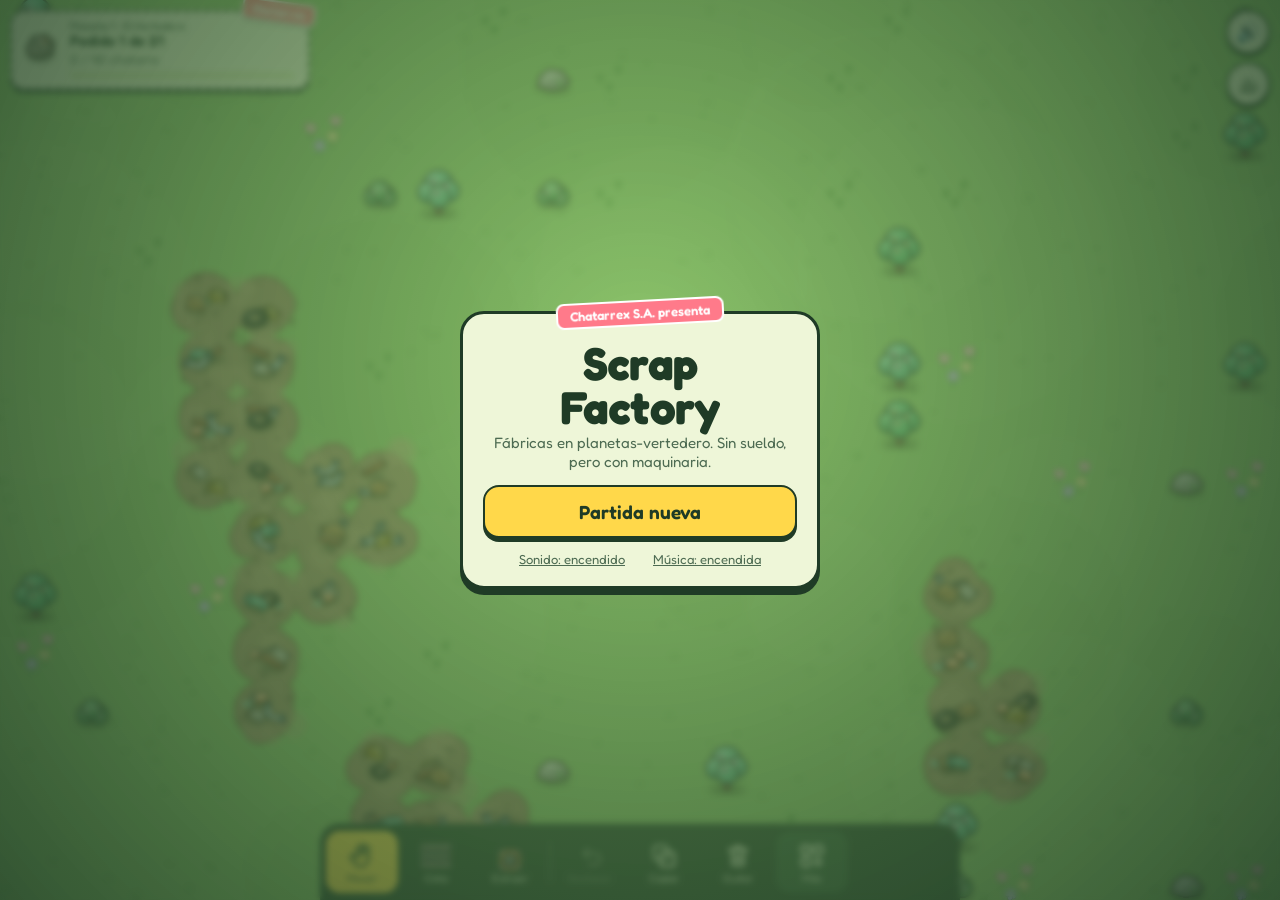
==== commit 8ec58e32: "Sonido: fuera el pop repetitivo, música suave de fondo y ruido de máquinas - Se quita el sonido por " ====
--- a/index.html
+++ b/index.html
@@ -53,7 +53,7 @@
       <div class="title-save" id="titleSave" hidden></div>
       <button class="big" id="continueBtn" hidden>Continuar</button>
       <button class="big" id="newBtn">Partida nueva</button>
-      <button class="title-sound" id="titleSound"></button>
+      <div class="title-toggles"><button class="title-sound" id="titleSound"></button><button class="title-sound" id="titleMusic"></button></div>
     </div>
   </section>
 
--- a/styles.css
+++ b/styles.css
@@ -161,6 +161,7 @@
 }
 .big:active { transform: translateY(2px); box-shadow: 0 2px 0 var(--forest); }
 .title.has-save #newBtn { background: #fff; }
+.title-toggles { display: flex; justify-content: center; gap: 16px; }
 .title-sound { margin-top: 12px; background: none; font: inherit; font-size: 13px; color: var(--ink-soft); text-decoration: underline; }
 
 /* ---------- Botones de esquina y estadísticas ---------- */
